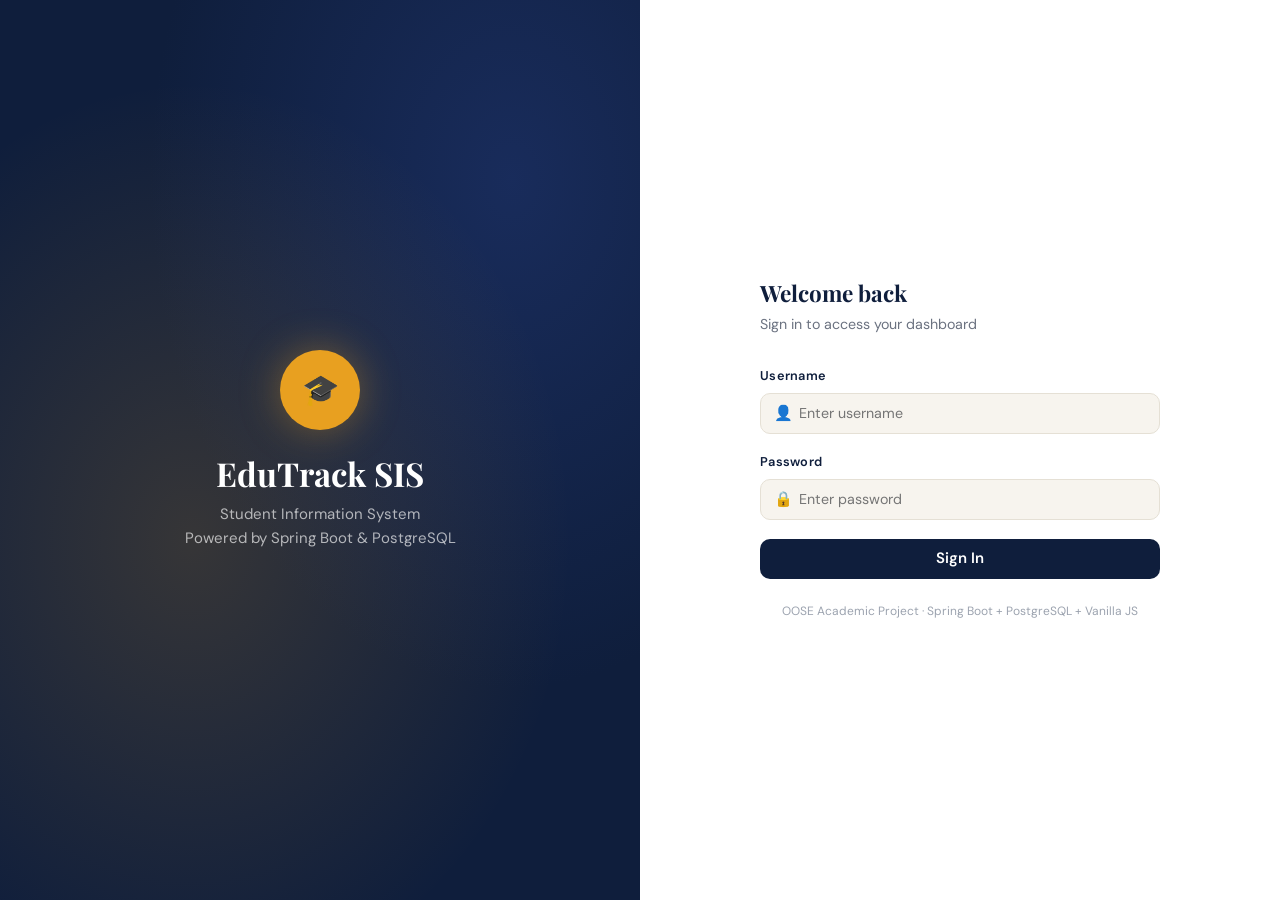
==== sis/frontend/pages/dashboard.html @ b355ad33 "first push" ====
<!DOCTYPE html>
<html lang="en">
<head>
  <meta charset="UTF-8">
  <meta name="viewport" content="width=device-width, initial-scale=1.0">
  <title>Dashboard — SIS</title>
  <link rel="stylesheet" href="../css/style.css">
</head>
<body>
<div class="app-shell">

  <!-- Sidebar (injected) -->
  <div id="sidebar-container"></div>

  <!-- Main -->
  <div class="main-content">
    <header class="topbar">
      <div class="topbar-left">
        <button class="hamburger" id="hamburger"><span></span><span></span><span></span></button>
        <div>
          <div class="topbar-title">Dashboard</div>
          <div class="topbar-breadcrumb">Home › Overview</div>
        </div>
      </div>
      <div class="topbar-right">
        <span id="topbar-date" style="font-size:.82rem;color:var(--text-muted)"></span>
      </div>
    </header>

    <main class="page-content">
      <div class="page-header">
        <div class="page-header-left">
          <h2>Welcome back, <span id="welcome-name">—</span> 👋</h2>
          <p>Here's what's happening in your institution today.</p>
        </div>
      </div>

      <!-- Stat Cards -->
      <div class="stats-grid" id="stats-grid">
        <div class="stat-card">
          <div class="stat-icon navy">🎓</div>
          <div class="stat-value" id="stat-students">—</div>
          <div class="stat-label">Total Students</div>
        </div>
        <div class="stat-card">
          <div class="stat-icon amber">📚</div>
          <div class="stat-value" id="stat-courses">—</div>
          <div class="stat-label">Active Courses</div>
        </div>
        <div class="stat-card">
          <div class="stat-icon green">✅</div>
          <div class="stat-value" id="stat-enrollments">—</div>
          <div class="stat-label">Enrollments</div>
        </div>
        <div class="stat-card">
          <div class="stat-icon red">💰</div>
          <div class="stat-value" id="stat-fees">—</div>
          <div class="stat-label">Fee Pending (₹)</div>
        </div>
      </div>

      <!-- Two-column lower section -->
      <div style="display:grid;grid-template-columns:1fr 1fr;gap:1.5rem;margin-top:.5rem;" id="lower-grid">

        <!-- Year-wise distribution -->
        <div class="card">
          <div class="card-header"><h3>📊 Year-wise Students</h3></div>
          <div class="card-body" id="year-chart">
            <div class="loading-overlay"><div class="spinner"></div></div>
          </div>
        </div>

        <!-- Quick Links -->
        <div class="card">
          <div class="card-header"><h3>⚡ Quick Actions</h3></div>
          <div class="card-body">
            <div style="display:grid;grid-template-columns:1fr 1fr;gap:.75rem;">
              <a href="students.html" class="btn btn-outline" style="justify-content:center;">➕ Add Student</a>
              <a href="courses.html" class="btn btn-outline" style="justify-content:center;">📚 Add Course</a>
              <a href="attendance.html" class="btn btn-outline" style="justify-content:center;">📋 Mark Attendance</a>
              <a href="marks.html" class="btn btn-outline" style="justify-content:center;">📝 Enter Marks</a>
              <a href="fees.html" class="btn btn-outline" style="justify-content:center;">💰 Record Fee</a>
              <a href="timetable.html" class="btn btn-outline" style="justify-content:center;">🕐 Timetable</a>
            </div>
          </div>
        </div>

      </div>
    </main>
  </div>
</div>

<div id="toast-container"></div>
<script src="../js/api.js"></script>
<script>
  // Auth guard
  if (!Auth.isLoggedIn()) window.location.href = '../index.html';

  // Load sidebar
  fetch('_sidebar.html').then(r => r.text()).then(html => {
    document.getElementById('sidebar-container').innerHTML = html;
    initSidebar();
  });

  // Welcome message
  document.getElementById('welcome-name').textContent = Auth.getUser()?.split(' ')[0] || 'User';
  document.getElementById('topbar-date').textContent = new Date().toLocaleDateString('en-IN', { weekday:'long', day:'2-digit', month:'long', year:'numeric' });

  // Load stats
  async function loadStats() {
    try {
      const s = await API.dashboard.stats();
      document.getElementById('stat-students').textContent    = s.totalStudents;
      document.getElementById('stat-courses').textContent     = s.totalCourses;
      document.getElementById('stat-enrollments').textContent = s.totalEnrollments;
      document.getElementById('stat-fees').textContent        = fmtCurrency(s.totalFeePending).replace('₹','').trim();

      // Year-wise bar chart (pure CSS)
      const max = Math.max(s.year1Students, s.year2Students, s.year3Students, s.year4Students, 1);
      const yearEl = document.getElementById('year-chart');
      yearEl.innerHTML = [1,2,3,4].map(yr => {
        const count = s[`year${yr}Students`] || 0;
        const pct = Math.round((count / max) * 100);
        return `
          <div style="margin-bottom:1rem;">
            <div style="display:flex;justify-content:space-between;font-size:.85rem;margin-bottom:.3rem;">
              <span>Year ${yr}</span>
              <strong>${count} students</strong>
            </div>
            <div class="progress">
              <div class="progress-bar" style="width:${pct}%"></div>
            </div>
          </div>`;
      }).join('');
    } catch (err) {
      toast('Could not load dashboard stats: ' + err.message, 'error');
    }
  }

  loadStats();

  // Responsive lower grid
  if (window.innerWidth < 700) {
    document.getElementById('lower-grid').style.gridTemplateColumns = '1fr';
  }
</script>
</body>
</html>
---- sis/frontend/css/style.css ----
/* ═══════════════════════════════════════════════════════════════════
   SIS — Student Information System  |  Main Stylesheet
   Aesthetic: Academic-Refined · Deep Navy + Amber + Ivory
   Fonts: Playfair Display (headings) + DM Sans (body)
═══════════════════════════════════════════════════════════════════ */

@import url('https://fonts.googleapis.com/css2?family=Playfair+Display:wght@600;700&family=DM+Sans:wght@300;400;500;600&display=swap');

/* ── Design Tokens ─────────────────────────────────────────────── */
:root {
  --navy:       #0f1e3c;
  --navy-mid:   #162850;
  --navy-light: #1f3570;
  --amber:      #e8a020;
  --amber-dim:  #c68818;
  --ivory:      #f7f4ee;
  --ivory-dark: #ede9e0;
  --white:      #ffffff;
  --text-main:  #1a1a2e;
  --text-muted: #6b7280;
  --text-light: #9ca3af;
  --success:    #16a34a;
  --success-bg: #dcfce7;
  --danger:     #dc2626;
  --danger-bg:  #fee2e2;
  --warning:    #d97706;
  --warning-bg: #fef3c7;
  --info:       #0284c7;
  --info-bg:    #e0f2fe;
  --border:     #e5e0d5;
  --shadow-sm:  0 1px 3px rgba(15,30,60,.08);
  --shadow-md:  0 4px 16px rgba(15,30,60,.12);
  --shadow-lg:  0 8px 32px rgba(15,30,60,.16);
  --radius:     10px;
  --radius-lg:  16px;
  --sidebar-w:  260px;
  --transition: 0.22s ease;
}

/* ── Reset & Base ───────────────────────────────────────────────── */
*, *::before, *::after { box-sizing: border-box; margin: 0; padding: 0; }

html { font-size: 15px; scroll-behavior: smooth; }

body {
  font-family: 'DM Sans', sans-serif;
  background: var(--ivory);
  color: var(--text-main);
  line-height: 1.6;
  min-height: 100vh;
}

a { color: var(--navy-light); text-decoration: none; }
a:hover { color: var(--amber); }

img { max-width: 100%; }

/* ── Typography ─────────────────────────────────────────────────── */
h1, h2, h3, h4 {
  font-family: 'Playfair Display', serif;
  color: var(--navy);
  line-height: 1.25;
}
h1 { font-size: 2rem; }
h2 { font-size: 1.5rem; }
h3 { font-size: 1.2rem; }
h4 { font-size: 1rem; }

/* ═══════════════════════════════════════════════════════════════════
   LOGIN PAGE
═══════════════════════════════════════════════════════════════════ */
.login-page {
  min-height: 100vh;
  display: grid;
  grid-template-columns: 1fr 1fr;
}

.login-brand {
  background: var(--navy);
  display: flex;
  flex-direction: column;
  align-items: center;
  justify-content: center;
  padding: 3rem;
  position: relative;
  overflow: hidden;
}
.login-brand::before {
  content: '';
  position: absolute; inset: 0;
  background: radial-gradient(ellipse at 30% 60%, rgba(232,160,32,.18) 0%, transparent 60%),
              radial-gradient(ellipse at 80% 20%, rgba(31,53,112,.6) 0%, transparent 50%);
}
.login-brand-inner { position: relative; text-align: center; color: var(--white); }
.login-brand-logo {
  width: 80px; height: 80px;
  border-radius: 50%;
  background: var(--amber);
  display: flex; align-items: center; justify-content: center;
  font-size: 2rem; margin: 0 auto 1.5rem;
  box-shadow: 0 0 40px rgba(232,160,32,.4);
}
.login-brand h1 { color: var(--white); font-size: 2.2rem; margin-bottom: .5rem; }
.login-brand p  { color: rgba(255,255,255,.65); font-size: 1rem; }
.login-brand-badges {
  display: flex; gap: .75rem; justify-content: center; margin-top: 2rem; flex-wrap: wrap;
}
.badge-pill {
  padding: .3rem .9rem;
  border-radius: 999px;
  border: 1px solid rgba(255,255,255,.2);
  color: rgba(255,255,255,.8);
  font-size: .8rem;
}

.login-form-side {
  display: flex; align-items: center; justify-content: center;
  padding: 3rem; background: var(--white);
}
.login-card { width: 100%; max-width: 400px; }
.login-card h2 { margin-bottom: .4rem; }
.login-card .subtitle { color: var(--text-muted); margin-bottom: 2rem; font-size: .95rem; }

/* ── Form Controls ──────────────────────────────────────────────── */
.form-group { margin-bottom: 1.25rem; }
.form-group label {
  display: block; margin-bottom: .4rem;
  font-size: .85rem; font-weight: 600;
  color: var(--navy); letter-spacing: .02em;
}
.form-control {
  width: 100%; padding: .7rem 1rem;
  border: 1.5px solid var(--border);
  border-radius: var(--radius);
  font-family: inherit; font-size: .95rem;
  background: var(--ivory); color: var(--text-main);
  transition: border-color var(--transition), box-shadow var(--transition);
  outline: none;
}
.form-control:focus {
  border-color: var(--navy-light);
  box-shadow: 0 0 0 3px rgba(31,53,112,.12);
  background: var(--white);
}
.form-control.error { border-color: var(--danger); }
.form-select { appearance: none; background-image: url("data:image/svg+xml,%3Csvg xmlns='http://www.w3.org/2000/svg' width='12' height='12' viewBox='0 0 12 12'%3E%3Cpath fill='%236b7280' d='M6 8L1 3h10z'/%3E%3C/svg%3E"); background-repeat: no-repeat; background-position: right .8rem center; padding-right: 2.2rem; }

.input-with-icon { position: relative; }
.input-with-icon .icon { position: absolute; left: .9rem; top: 50%; transform: translateY(-50%); color: var(--text-light); font-size: 1rem; }
.input-with-icon .form-control { padding-left: 2.5rem; }

/* ── Buttons ────────────────────────────────────────────────────── */
.btn {
  display: inline-flex; align-items: center; gap: .45rem;
  padding: .65rem 1.4rem; border-radius: var(--radius);
  font-family: inherit; font-size: .9rem; font-weight: 600;
  cursor: pointer; border: none; transition: all var(--transition);
  line-height: 1;
}
.btn-primary   { background: var(--navy); color: var(--white); }
.btn-primary:hover { background: var(--navy-light); transform: translateY(-1px); box-shadow: var(--shadow-md); }
.btn-amber     { background: var(--amber); color: var(--navy); }
.btn-amber:hover { background: var(--amber-dim); transform: translateY(-1px); }
.btn-success   { background: var(--success); color: var(--white); }
.btn-danger    { background: var(--danger); color: var(--white); }
.btn-outline   { background: transparent; border: 1.5px solid var(--border); color: var(--text-main); }
.btn-outline:hover { border-color: var(--navy); color: var(--navy); }
.btn-sm        { padding: .4rem .9rem; font-size: .82rem; }
.btn-lg        { padding: .85rem 2rem; font-size: 1rem; }
.btn-block     { width: 100%; justify-content: center; }
.btn:disabled  { opacity: .5; cursor: not-allowed; transform: none !important; }

/* ── Quick-role buttons on login ────────────────────────────────── */
.role-buttons { display: flex; gap: .5rem; margin-bottom: 1.5rem; }
.role-btn {
  flex: 1; padding: .5rem; border-radius: var(--radius);
  border: 1.5px solid var(--border); background: var(--ivory);
  font-family: inherit; font-size: .8rem; font-weight: 600;
  cursor: pointer; color: var(--text-muted); transition: all var(--transition);
  text-align: center;
}
.role-btn:hover, .role-btn.active {
  border-color: var(--navy); background: var(--navy); color: var(--white);
}

/* ═══════════════════════════════════════════════════════════════════
   APP SHELL (Sidebar + Main)
═══════════════════════════════════════════════════════════════════ */
.app-shell {
  display: flex; min-height: 100vh;
}

/* ── Sidebar ────────────────────────────────────────────────────── */
.sidebar {
  width: var(--sidebar-w); min-height: 100vh;
  background: var(--navy);
  display: flex; flex-direction: column;
  position: fixed; top: 0; left: 0; z-index: 200;
  transition: transform var(--transition);
}
.sidebar-header {
  padding: 1.5rem 1.25rem 1rem;
  border-bottom: 1px solid rgba(255,255,255,.08);
  display: flex; align-items: center; gap: .75rem;
}
.sidebar-logo {
  width: 38px; height: 38px; border-radius: 10px;
  background: var(--amber); display: flex; align-items: center;
  justify-content: center; font-size: 1.1rem; color: var(--navy);
  font-weight: 700; flex-shrink: 0;
}
.sidebar-title { color: var(--white); font-size: 1rem; font-weight: 700; line-height: 1.2; }
.sidebar-title span { display: block; font-size: .7rem; color: rgba(255,255,255,.45); font-weight: 400; }

.sidebar-user {
  margin: 1rem; padding: .85rem 1rem;
  background: rgba(255,255,255,.06); border-radius: var(--radius);
  display: flex; align-items: center; gap: .75rem;
}
.user-avatar {
  width: 36px; height: 36px; border-radius: 50%;
  background: var(--amber); color: var(--navy);
  display: flex; align-items: center; justify-content: center;
  font-weight: 700; font-size: .95rem; flex-shrink: 0;
}
.user-info { flex: 1; min-width: 0; }
.user-name { color: var(--white); font-size: .88rem; font-weight: 600; white-space: nowrap; overflow: hidden; text-overflow: ellipsis; }
.user-role { color: rgba(255,255,255,.45); font-size: .72rem; text-transform: uppercase; letter-spacing: .06em; }

.sidebar-nav { flex: 1; padding: .5rem 0; overflow-y: auto; }
.nav-section-label {
  padding: .75rem 1.25rem .25rem;
  color: rgba(255,255,255,.3); font-size: .68rem;
  text-transform: uppercase; letter-spacing: .1em; font-weight: 600;
}
.nav-item {
  display: flex; align-items: center; gap: .75rem;
  padding: .65rem 1.25rem; margin: .1rem .75rem;
  border-radius: var(--radius); cursor: pointer;
  color: rgba(255,255,255,.6); font-size: .9rem; font-weight: 500;
  transition: all var(--transition); user-select: none;
}
.nav-item:hover { background: rgba(255,255,255,.08); color: var(--white); }
.nav-item.active { background: var(--amber); color: var(--navy); font-weight: 600; }
.nav-item.active .nav-icon { color: var(--navy); }
.nav-icon { font-size: 1.1rem; width: 22px; text-align: center; }

.sidebar-footer {
  padding: 1rem; border-top: 1px solid rgba(255,255,255,.08);
}
.sidebar-footer .nav-item { margin: 0; }

/* ── Main Content Area ──────────────────────────────────────────── */
.main-content {
  margin-left: var(--sidebar-w); flex: 1;
  display: flex; flex-direction: column; min-height: 100vh;
}

.topbar {
  background: var(--white); border-bottom: 1px solid var(--border);
  padding: 1rem 2rem; display: flex; align-items: center;
  justify-content: space-between; position: sticky; top: 0; z-index: 100;
  box-shadow: var(--shadow-sm);
}
.topbar-left { display: flex; align-items: center; gap: 1rem; }
.topbar-title { font-size: 1.1rem; font-weight: 700; color: var(--navy); }
.topbar-breadcrumb { font-size: .82rem; color: var(--text-muted); display: flex; align-items: center; gap: .35rem; }

.topbar-right { display: flex; align-items: center; gap: 1rem; }
.topbar-search {
  position: relative;
}
.topbar-search input {
  padding: .5rem 1rem .5rem 2.4rem;
  border: 1.5px solid var(--border);
  border-radius: 999px; font-family: inherit; font-size: .88rem;
  background: var(--ivory); outline: none; width: 220px;
  transition: all var(--transition);
}
.topbar-search input:focus { border-color: var(--navy-light); width: 280px; background: var(--white); }
.topbar-search .search-icon { position: absolute; left: .85rem; top: 50%; transform: translateY(-50%); color: var(--text-light); }

.page-content { flex: 1; padding: 2rem; }

/* ── Page Header ────────────────────────────────────────────────── */
.page-header {
  display: flex; align-items: center; justify-content: space-between;
  margin-bottom: 1.75rem; flex-wrap: wrap; gap: 1rem;
}
.page-header-left h2 { margin-bottom: .2rem; }
.page-header-left p { color: var(--text-muted); font-size: .9rem; }

/* ═══════════════════════════════════════════════════════════════════
   CARDS & STAT CARDS
═══════════════════════════════════════════════════════════════════ */
.card {
  background: var(--white); border-radius: var(--radius-lg);
  border: 1px solid var(--border); box-shadow: var(--shadow-sm);
  overflow: hidden;
}
.card-header {
  padding: 1.25rem 1.5rem; border-bottom: 1px solid var(--border);
  display: flex; align-items: center; justify-content: space-between;
}
.card-header h3 { font-size: 1.05rem; margin: 0; }
.card-body { padding: 1.5rem; }

.stats-grid {
  display: grid;
  grid-template-columns: repeat(auto-fill, minmax(200px, 1fr));
  gap: 1.25rem; margin-bottom: 2rem;
}
.stat-card {
  background: var(--white); border-radius: var(--radius-lg);
  border: 1px solid var(--border); padding: 1.4rem 1.5rem;
  box-shadow: var(--shadow-sm); position: relative; overflow: hidden;
  transition: transform var(--transition), box-shadow var(--transition);
}
.stat-card:hover { transform: translateY(-2px); box-shadow: var(--shadow-md); }
.stat-card::after {
  content: ''; position: absolute; right: -15px; top: -15px;
  width: 70px; height: 70px; border-radius: 50%;
  background: currentColor; opacity: .05;
}
.stat-icon {
  width: 44px; height: 44px; border-radius: 12px;
  display: flex; align-items: center; justify-content: center;
  font-size: 1.25rem; margin-bottom: 1rem;
}
.stat-icon.navy   { background: rgba(15,30,60,.1);  color: var(--navy); }
.stat-icon.amber  { background: rgba(232,160,32,.15); color: var(--amber-dim); }
.stat-icon.green  { background: var(--success-bg);  color: var(--success); }
.stat-icon.red    { background: var(--danger-bg);   color: var(--danger); }
.stat-icon.blue   { background: var(--info-bg);     color: var(--info); }

.stat-value { font-size: 2rem; font-weight: 700; color: var(--navy); line-height: 1; margin-bottom: .25rem; }
.stat-label { font-size: .82rem; color: var(--text-muted); font-weight: 500; }
.stat-change { font-size: .78rem; margin-top: .4rem; }
.stat-change.up   { color: var(--success); }
.stat-change.down { color: var(--danger); }

/* ═══════════════════════════════════════════════════════════════════
   TABLE
═══════════════════════════════════════════════════════════════════ */
.table-wrapper { overflow-x: auto; border-radius: var(--radius-lg); }

table { width: 100%; border-collapse: collapse; }
thead { background: var(--navy); }
thead th {
  padding: .85rem 1.1rem; text-align: left;
  font-size: .78rem; font-weight: 600;
  color: rgba(255,255,255,.75); text-transform: uppercase; letter-spacing: .06em;
  white-space: nowrap;
}
tbody tr { border-bottom: 1px solid var(--border); transition: background var(--transition); }
tbody tr:last-child { border-bottom: none; }
tbody tr:hover { background: var(--ivory); }
tbody td { padding: .9rem 1.1rem; font-size: .9rem; vertical-align: middle; }

.table-actions { display: flex; gap: .4rem; }

/* ── Badges ─────────────────────────────────────────────────────── */
.badge {
  display: inline-block; padding: .22rem .7rem;
  border-radius: 999px; font-size: .75rem; font-weight: 600;
  letter-spacing: .02em; white-space: nowrap;
}
.badge-success  { background: var(--success-bg); color: #15803d; }
.badge-danger   { background: var(--danger-bg);  color: #b91c1c; }
.badge-warning  { background: var(--warning-bg); color: #92400e; }
.badge-info     { background: var(--info-bg);    color: #0369a1; }
.badge-navy     { background: rgba(15,30,60,.1); color: var(--navy); }
.badge-amber    { background: rgba(232,160,32,.15); color: var(--amber-dim); }

/* ── Avatar cell ────────────────────────────────────────────────── */
.avatar-cell { display: flex; align-items: center; gap: .75rem; }
.table-avatar {
  width: 34px; height: 34px; border-radius: 50%;
  background: var(--navy-mid); color: var(--amber);
  display: flex; align-items: center; justify-content: center;
  font-weight: 700; font-size: .8rem; flex-shrink: 0;
}

/* ═══════════════════════════════════════════════════════════════════
   MODAL
═══════════════════════════════════════════════════════════════════ */
.modal-overlay {
  position: fixed; inset: 0; background: rgba(10,15,30,.55);
  backdrop-filter: blur(4px); z-index: 1000;
  display: flex; align-items: center; justify-content: center;
  padding: 1rem;
  opacity: 0; pointer-events: none; transition: opacity .2s;
}
.modal-overlay.open { opacity: 1; pointer-events: all; }
.modal {
  background: var(--white); border-radius: var(--radius-lg);
  width: 100%; max-width: 560px; max-height: 90vh;
  overflow-y: auto; box-shadow: var(--shadow-lg);
  transform: translateY(20px); transition: transform .25s ease;
}
.modal-overlay.open .modal { transform: translateY(0); }
.modal-header {
  padding: 1.4rem 1.5rem; border-bottom: 1px solid var(--border);
  display: flex; align-items: center; justify-content: space-between;
  position: sticky; top: 0; background: var(--white); z-index: 1;
}
.modal-header h3 { font-size: 1.1rem; margin: 0; }
.modal-close {
  width: 30px; height: 30px; border-radius: 8px; border: none;
  background: var(--ivory); cursor: pointer; font-size: 1.1rem;
  display: flex; align-items: center; justify-content: center;
  color: var(--text-muted); transition: all var(--transition);
}
.modal-close:hover { background: var(--danger-bg); color: var(--danger); }
.modal-body    { padding: 1.5rem; }
.modal-footer  { padding: 1rem 1.5rem; border-top: 1px solid var(--border); display: flex; justify-content: flex-end; gap: .75rem; }

/* ─ Two-column form grid ─────────────────────────────────────────── */
.form-grid-2 { display: grid; grid-template-columns: 1fr 1fr; gap: .75rem 1rem; }
.form-grid-2 .span-2 { grid-column: 1 / -1; }

/* ═══════════════════════════════════════════════════════════════════
   SEARCH & FILTER BAR
═══════════════════════════════════════════════════════════════════ */
.filter-bar {
  display: flex; gap: .75rem; margin-bottom: 1.25rem; flex-wrap: wrap; align-items: center;
}
.filter-bar .form-control { max-width: 260px; padding: .55rem .9rem; }
.filter-bar .form-select  { max-width: 180px; }

/* ═══════════════════════════════════════════════════════════════════
   PROGRESS BARS
═══════════════════════════════════════════════════════════════════ */
.progress { background: var(--ivory-dark); border-radius: 999px; height: 8px; overflow: hidden; }
.progress-bar {
  height: 100%; border-radius: 999px;
  background: linear-gradient(90deg, var(--navy-light), var(--amber));
  transition: width .6s ease;
}
.progress-bar.danger  { background: var(--danger); }
.progress-bar.success { background: var(--success); }

/* ═══════════════════════════════════════════════════════════════════
   TOAST NOTIFICATIONS
═══════════════════════════════════════════════════════════════════ */
#toast-container {
  position: fixed; top: 1.25rem; right: 1.25rem; z-index: 9999;
  display: flex; flex-direction: column; gap: .6rem;
}
.toast {
  min-width: 280px; max-width: 380px;
  padding: .85rem 1.25rem; border-radius: var(--radius);
  background: var(--white); border-left: 4px solid var(--navy);
  box-shadow: var(--shadow-lg); font-size: .88rem;
  display: flex; align-items: center; gap: .75rem;
  animation: slideIn .3s ease;
}
.toast.success { border-color: var(--success); }
.toast.error   { border-color: var(--danger); }
.toast.warning { border-color: var(--warning); }
@keyframes slideIn {
  from { transform: translateX(100%); opacity: 0; }
  to   { transform: translateX(0);    opacity: 1; }
}

/* ═══════════════════════════════════════════════════════════════════
   EMPTY STATE
═══════════════════════════════════════════════════════════════════ */
.empty-state {
  text-align: center; padding: 4rem 2rem;
  color: var(--text-muted);
}
.empty-state .empty-icon { font-size: 3rem; margin-bottom: 1rem; opacity: .4; }
.empty-state h3 { color: var(--text-muted); font-family: 'DM Sans', sans-serif; font-weight: 600; }
.empty-state p  { font-size: .9rem; margin-top: .5rem; }

/* ═══════════════════════════════════════════════════════════════════
   REPORT CARD
═══════════════════════════════════════════════════════════════════ */
.report-card-header {
  background: var(--navy); color: var(--white);
  padding: 2rem; border-radius: var(--radius-lg) var(--radius-lg) 0 0;
  display: flex; align-items: center; gap: 1.5rem;
}
.report-avatar {
  width: 64px; height: 64px; border-radius: 50%;
  background: var(--amber); color: var(--navy);
  display: flex; align-items: center; justify-content: center;
  font-size: 1.6rem; font-weight: 700;
}
.report-info h2 { color: var(--white); font-size: 1.4rem; margin-bottom: .2rem; }
.report-info p  { color: rgba(255,255,255,.6); font-size: .9rem; }
.cgpa-badge {
  margin-left: auto;
  background: var(--amber); color: var(--navy);
  border-radius: var(--radius); padding: 1rem 1.5rem;
  text-align: center;
}
.cgpa-value { font-size: 2.2rem; font-weight: 700; line-height: 1; font-family: 'Playfair Display', serif; }
.cgpa-label { font-size: .72rem; text-transform: uppercase; letter-spacing: .08em; font-weight: 600; }

/* ═══════════════════════════════════════════════════════════════════
   TABS
═══════════════════════════════════════════════════════════════════ */
.tabs { display: flex; gap: 0; border-bottom: 2px solid var(--border); margin-bottom: 1.5rem; overflow-x: auto; }
.tab-btn {
  padding: .65rem 1.3rem; border: none; background: none;
  font-family: inherit; font-size: .9rem; font-weight: 500;
  color: var(--text-muted); cursor: pointer; border-bottom: 2px solid transparent;
  margin-bottom: -2px; transition: all var(--transition); white-space: nowrap;
}
.tab-btn:hover { color: var(--navy); }
.tab-btn.active { color: var(--navy); border-bottom-color: var(--amber); font-weight: 700; }
.tab-pane { display: none; }
.tab-pane.active { display: block; }

/* ═══════════════════════════════════════════════════════════════════
   ATTENDANCE GRID
═══════════════════════════════════════════════════════════════════ */
.attendance-grid {
  display: grid; grid-template-columns: repeat(auto-fill, minmax(80px, 1fr)); gap: .5rem;
}
.att-cell {
  border-radius: 8px; padding: .5rem .3rem; text-align: center;
  font-size: .75rem; font-weight: 600; border: 1.5px solid var(--border);
}
.att-cell .att-date { font-size: .65rem; color: var(--text-muted); display: block; margin-bottom: .2rem; }
.att-cell.present { background: var(--success-bg); border-color: #86efac; color: #15803d; }
.att-cell.absent  { background: var(--danger-bg);  border-color: #fca5a5; color: #b91c1c; }
.att-cell.late    { background: var(--warning-bg); border-color: #fde68a; color: #92400e; }

/* ═══════════════════════════════════════════════════════════════════
   TIMETABLE GRID
═══════════════════════════════════════════════════════════════════ */
.timetable-grid {
  display: grid;
  grid-template-columns: 80px repeat(6, 1fr);
  gap: 2px; border-radius: var(--radius); overflow: hidden;
  background: var(--border);
}
.tt-header {
  background: var(--navy); color: rgba(255,255,255,.7);
  padding: .6rem .4rem; text-align: center;
  font-size: .75rem; font-weight: 600; text-transform: uppercase;
}
.tt-time {
  background: var(--ivory-dark); padding: .6rem .5rem;
  font-size: .72rem; color: var(--text-muted); text-align: right;
}
.tt-cell {
  background: var(--white); padding: .4rem; min-height: 60px;
  position: relative; transition: background var(--transition);
}
.tt-cell:hover { background: var(--ivory); }
.tt-event {
  background: var(--navy); color: var(--white);
  border-radius: 6px; padding: .35rem .5rem;
  font-size: .72rem; font-weight: 600;
  border-left: 3px solid var(--amber);
}
.tt-event span { display: block; font-weight: 400; opacity: .7; font-size: .67rem; }

/* ═══════════════════════════════════════════════════════════════════
   LOADING SPINNER
═══════════════════════════════════════════════════════════════════ */
.spinner {
  width: 36px; height: 36px; border-radius: 50%;
  border: 3px solid var(--border);
  border-top-color: var(--navy);
  animation: spin .7s linear infinite; margin: auto;
}
.loading-overlay {
  display: flex; align-items: center; justify-content: center;
  padding: 3rem; flex-direction: column; gap: 1rem; color: var(--text-muted);
}
@keyframes spin { to { transform: rotate(360deg); } }

/* ═══════════════════════════════════════════════════════════════════
   RESPONSIVE
═══════════════════════════════════════════════════════════════════ */
.hamburger {
  display: none; width: 36px; height: 36px; border-radius: 8px;
  border: 1.5px solid var(--border); background: none; cursor: pointer;
  align-items: center; justify-content: center; flex-direction: column; gap: 4px;
}
.hamburger span { display: block; width: 18px; height: 2px; background: var(--navy); border-radius: 2px; }

@media (max-width: 900px) {
  .login-page { grid-template-columns: 1fr; }
  .login-brand { display: none; }
  .hamburger { display: flex; }
  .sidebar { transform: translateX(-100%); }
  .sidebar.open { transform: translateX(0); box-shadow: var(--shadow-lg); }
  .main-content { margin-left: 0; }
  .form-grid-2 { grid-template-columns: 1fr; }
  .page-content { padding: 1rem; }
}

@media (max-width: 600px) {
  .stats-grid { grid-template-columns: 1fr 1fr; }
  .filter-bar { flex-direction: column; align-items: stretch; }
  .filter-bar .form-control,
  .filter-bar .form-select { max-width: 100%; }
  .topbar-search { display: none; }
}
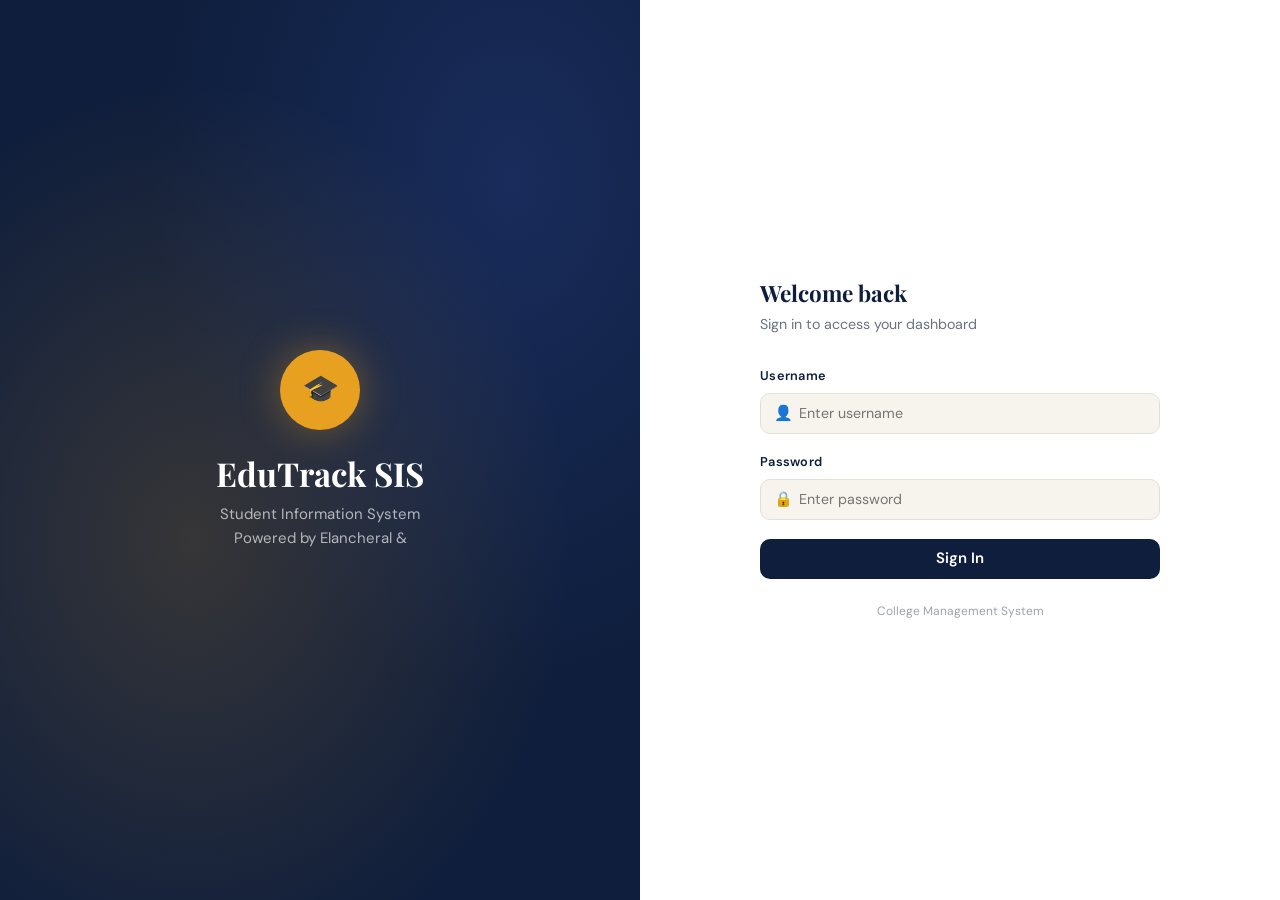
==== commit 4e333a8b: "updated dashboards for each type of user" ====
--- a/sis/frontend/pages/dashboard.html
+++ b/sis/frontend/pages/dashboard.html
@@ -3,7 +3,8 @@
 <head>
   <meta charset="UTF-8">
   <meta name="viewport" content="width=device-width, initial-scale=1.0">
-  <title>Dashboard — SIS</title>
+  <title>Dashboard — SIS EduTrack</title>
+  <meta name="description" content="EduTrack SIS role-specific dashboard for Students, Faculty, and Administrators.">
   <link rel="stylesheet" href="../css/style.css">
 </head>
 <body>
@@ -28,64 +29,232 @@
     </header>
 
     <main class="page-content">
-      <div class="page-header">
-        <div class="page-header-left">
-          <h2>Welcome back, <span id="welcome-name">—</span> 👋</h2>
-          <p>Here's what's happening in your institution today.</p>
+
+      <!-- ═══════════════════════════════════════════════
+           STUDENT DASHBOARD
+      ═══════════════════════════════════════════════ -->
+      <div id="student-dashboard" style="display:none">
+        <div class="page-header">
+          <div class="page-header-left">
+            <h2>Welcome back, <span id="s-welcome-name">—</span> 👋
+              <span class="dashboard-role-badge student">Student</span>
+            </h2>
+            <p>Your academic snapshot at a glance.</p>
+          </div>
+          <a href="marks.html" class="btn btn-primary">📄 Full Report Card</a>
+        </div>
+
+        <!-- Top row: CGPA ring + Fee card -->
+        <div class="student-top-grid">
+
+          <!-- CGPA Ring Card -->
+          <div class="card cgpa-card">
+            <div class="card-header"><h3>🎯 CGPA Progress</h3></div>
+            <div class="card-body cgpa-body">
+              <div class="cgpa-ring-wrap">
+                <svg class="cgpa-ring" viewBox="0 0 120 120">
+                  <circle class="cgpa-ring-bg" cx="60" cy="60" r="50"/>
+                  <circle class="cgpa-ring-fill" id="cgpa-ring-fill" cx="60" cy="60" r="50"
+                    stroke-dasharray="314" stroke-dashoffset="314"/>
+                </svg>
+                <div class="cgpa-center">
+                  <div class="cgpa-value" id="s-cgpa">—</div>
+                  <div class="cgpa-label">CGPA</div>
+                </div>
+              </div>
+              <div class="cgpa-meta">
+                <div class="cgpa-meta-item">
+                  <span class="cgpa-meta-label">Total Credits</span>
+                  <span class="cgpa-meta-val" id="s-credits">—</span>
+                </div>
+                <div class="cgpa-meta-item">
+                  <span class="cgpa-meta-label">Courses</span>
+                  <span class="cgpa-meta-val" id="s-course-count">—</span>
+                </div>
+                <div class="cgpa-meta-item">
+                  <span class="cgpa-meta-label">Department</span>
+                  <span class="cgpa-meta-val" id="s-dept" style="font-size:.75rem">—</span>
+                </div>
+              </div>
+            </div>
+          </div>
+
+          <!-- Fee Summary Card -->
+          <div class="card fee-summary-card">
+            <div class="card-header"><h3>💰 Fee Summary</h3></div>
+            <div class="card-body" id="s-fee-body">
+              <div class="loading-overlay"><div class="spinner"></div></div>
+            </div>
+          </div>
+
+          <!-- Quick Links -->
+          <div class="card">
+            <div class="card-header"><h3>⚡ Quick Links</h3></div>
+            <div class="card-body student-quick-links">
+              <a href="marks.html"      class="student-quick-btn">📝<span>My Marks</span></a>
+              <a href="attendance.html" class="student-quick-btn">📋<span>Attendance</span></a>
+              <a href="fees.html"       class="student-quick-btn">💰<span>Fee Details</span></a>
+              <a href="timetable.html"  class="student-quick-btn">🕐<span>Timetable</span></a>
+            </div>
+          </div>
+        </div>
+
+        <!-- Attendance per course -->
+        <div class="card" style="margin-top:1.5rem">
+          <div class="card-header">
+            <h3>📋 Course Attendance</h3>
+            <span style="font-size:.82rem;color:var(--text-muted)">All enrolled courses</span>
+          </div>
+          <div class="card-body" id="s-attendance-grid">
+            <div class="loading-overlay"><div class="spinner"></div></div>
+          </div>
+        </div>
+
+        <!-- Subject-wise marks -->
+        <div class="card" style="margin-top:1.5rem">
+          <div class="card-header">
+            <h3>📊 Subject-wise Performance</h3>
+            <a href="marks.html" class="btn btn-outline btn-sm">View All</a>
+          </div>
+          <div class="table-wrapper" id="s-subjects-table">
+            <div class="loading-overlay"><div class="spinner"></div></div>
+          </div>
         </div>
       </div>
 
-      <!-- Stat Cards -->
-      <div class="stats-grid" id="stats-grid">
-        <div class="stat-card">
-          <div class="stat-icon navy">🎓</div>
-          <div class="stat-value" id="stat-students">—</div>
-          <div class="stat-label">Total Students</div>
-        </div>
-        <div class="stat-card">
-          <div class="stat-icon amber">📚</div>
-          <div class="stat-value" id="stat-courses">—</div>
-          <div class="stat-label">Active Courses</div>
-        </div>
-        <div class="stat-card">
-          <div class="stat-icon green">✅</div>
-          <div class="stat-value" id="stat-enrollments">—</div>
-          <div class="stat-label">Enrollments</div>
-        </div>
-        <div class="stat-card">
-          <div class="stat-icon red">💰</div>
-          <div class="stat-value" id="stat-fees">—</div>
-          <div class="stat-label">Fee Pending (₹)</div>
-        </div>
-      </div>
-
-      <!-- Two-column lower section -->
-      <div style="display:grid;grid-template-columns:1fr 1fr;gap:1.5rem;margin-top:.5rem;" id="lower-grid">
-
-        <!-- Year-wise distribution -->
-        <div class="card">
-          <div class="card-header"><h3>📊 Year-wise Students</h3></div>
-          <div class="card-body" id="year-chart">
+      <!-- ═══════════════════════════════════════════════
+           FACULTY DASHBOARD
+      ═══════════════════════════════════════════════ -->
+      <div id="faculty-dashboard" style="display:none">
+        <div class="page-header">
+          <div class="page-header-left">
+            <h2>Welcome back, <span id="f-welcome-name">—</span> 👋
+              <span class="dashboard-role-badge faculty">Faculty</span>
+            </h2>
+            <p>Your teaching overview and quick-entry portal.</p>
+          </div>
+        </div>
+
+        <!-- Faculty stat row -->
+        <div class="stats-grid" id="f-stats-grid">
+          <div class="stat-card">
+            <div class="stat-icon amber">📚</div>
+            <div class="stat-value" id="f-stat-courses">—</div>
+            <div class="stat-label">Assigned Courses</div>
+          </div>
+          <div class="stat-card">
+            <div class="stat-icon navy">🎓</div>
+            <div class="stat-value" id="f-stat-students">—</div>
+            <div class="stat-label">Total Students</div>
+          </div>
+          <div class="stat-card">
+            <div class="stat-icon green">✅</div>
+            <div class="stat-value" id="f-stat-today">—</div>
+            <div class="stat-label">Today's Classes</div>
+          </div>
+        </div>
+
+        <!-- Assigned courses list -->
+        <div class="card" style="margin-top:1.5rem">
+          <div class="card-header">
+            <h3>📚 My Courses</h3>
+            <span style="font-size:.82rem;color:var(--text-muted)">Courses you are assigned to</span>
+          </div>
+          <div class="card-body" id="f-courses-grid">
             <div class="loading-overlay"><div class="spinner"></div></div>
           </div>
         </div>
 
-        <!-- Quick Links -->
-        <div class="card">
+        <!-- Quick actions -->
+        <div class="card" style="margin-top:1.5rem">
           <div class="card-header"><h3>⚡ Quick Actions</h3></div>
           <div class="card-body">
-            <div style="display:grid;grid-template-columns:1fr 1fr;gap:.75rem;">
-              <a href="students.html" class="btn btn-outline" style="justify-content:center;">➕ Add Student</a>
-              <a href="courses.html" class="btn btn-outline" style="justify-content:center;">📚 Add Course</a>
-              <a href="attendance.html" class="btn btn-outline" style="justify-content:center;">📋 Mark Attendance</a>
-              <a href="marks.html" class="btn btn-outline" style="justify-content:center;">📝 Enter Marks</a>
-              <a href="fees.html" class="btn btn-outline" style="justify-content:center;">💰 Record Fee</a>
-              <a href="timetable.html" class="btn btn-outline" style="justify-content:center;">🕐 Timetable</a>
+            <div style="display:grid;grid-template-columns:repeat(auto-fill,minmax(180px,1fr));gap:.75rem">
+              <a href="attendance.html" class="btn btn-primary" style="justify-content:center">📋 Mark Attendance</a>
+              <a href="marks.html"      class="btn btn-amber"   style="justify-content:center">📝 Enter Marks</a>
+              <a href="students.html"   class="btn btn-outline" style="justify-content:center">🎓 View Students</a>
+              <a href="timetable.html"  class="btn btn-outline" style="justify-content:center">🕐 Timetable</a>
             </div>
           </div>
         </div>
-
       </div>
+
+      <!-- ═══════════════════════════════════════════════
+           ADMIN DASHBOARD
+      ═══════════════════════════════════════════════ -->
+      <div id="admin-dashboard" style="display:none">
+        <div class="page-header">
+          <div class="page-header-left">
+            <h2>Welcome back, <span id="a-welcome-name">—</span> 👋
+              <span class="dashboard-role-badge admin">Admin</span>
+            </h2>
+            <p>Institution-wide overview and management controls.</p>
+          </div>
+        </div>
+
+        <!-- Stat cards -->
+        <div class="stats-grid" id="a-stats-grid">
+          <div class="stat-card">
+            <div class="stat-icon navy">🎓</div>
+            <div class="stat-value" id="a-stat-students">—</div>
+            <div class="stat-label">Total Students</div>
+          </div>
+          <div class="stat-card">
+            <div class="stat-icon amber">📚</div>
+            <div class="stat-value" id="a-stat-courses">—</div>
+            <div class="stat-label">Active Courses</div>
+          </div>
+          <div class="stat-card">
+            <div class="stat-icon green">✅</div>
+            <div class="stat-value" id="a-stat-enrollments">—</div>
+            <div class="stat-label">Enrollments</div>
+          </div>
+          <div class="stat-card">
+            <div class="stat-icon red">💰</div>
+            <div class="stat-value" id="a-stat-fees">—</div>
+            <div class="stat-label">Fee Pending (₹)</div>
+          </div>
+        </div>
+
+        <!-- Two-column lower section -->
+        <div class="admin-lower-grid" id="admin-lower-grid" style="margin-top:1.5rem">
+
+          <!-- Year-wise chart -->
+          <div class="card">
+            <div class="card-header"><h3>📊 Year-wise Students</h3></div>
+            <div class="card-body" id="a-year-chart">
+              <div class="loading-overlay"><div class="spinner"></div></div>
+            </div>
+          </div>
+
+          <!-- Quick Actions -->
+          <div class="card">
+            <div class="card-header"><h3>⚡ Quick Actions</h3></div>
+            <div class="card-body">
+              <div style="display:grid;grid-template-columns:1fr 1fr;gap:.75rem">
+                <a href="students.html"   class="btn btn-outline" style="justify-content:center">➕ Add Student</a>
+                <a href="courses.html"    class="btn btn-outline" style="justify-content:center">📚 Add Course</a>
+                <a href="attendance.html" class="btn btn-outline" style="justify-content:center">📋 Mark Attendance</a>
+                <a href="marks.html"      class="btn btn-outline" style="justify-content:center">📝 Enter Marks</a>
+                <a href="fees.html"       class="btn btn-outline" style="justify-content:center">💰 Record Fee</a>
+                <a href="users.html"      class="btn btn-outline" style="justify-content:center">👥 Manage Users</a>
+              </div>
+            </div>
+          </div>
+        </div>
+
+        <!-- Pending Fees Table -->
+        <div class="card" style="margin-top:1.5rem">
+          <div class="card-header">
+            <h3>🔴 Pending Fee Records</h3>
+            <a href="fees.html" class="btn btn-outline btn-sm">View All</a>
+          </div>
+          <div class="table-wrapper" id="a-pending-fees">
+            <div class="loading-overlay"><div class="spinner"></div></div>
+          </div>
+        </div>
+      </div>
+
     </main>
   </div>
 </div>
@@ -93,56 +262,376 @@
 <div id="toast-container"></div>
 <script src="../js/api.js"></script>
 <script>
-  // Auth guard
-  if (!Auth.isLoggedIn()) window.location.href = '../index.html';
-
-  // Load sidebar
-  fetch('_sidebar.html').then(r => r.text()).then(html => {
-    document.getElementById('sidebar-container').innerHTML = html;
-    initSidebar();
+// ── Auth guard ──────────────────────────────────────────────────────
+if (!Auth.isLoggedIn()) window.location.href = '../index.html';
+
+// ── Sidebar injection ───────────────────────────────────────────────
+fetch('_sidebar.html').then(r => r.text()).then(html => {
+  document.getElementById('sidebar-container').innerHTML = html;
+  initSidebar();
+});
+
+// ── Common header ───────────────────────────────────────────────────
+const role     = Auth.getRole();      // 'ADMIN' | 'FACULTY' | 'STUDENT'
+const fullName = Auth.getUser() || 'User';
+const userId   = parseInt(Auth.getUserId(), 10);
+const firstName = fullName.split(' ')[0];
+
+document.getElementById('topbar-date').textContent =
+  new Date().toLocaleDateString('en-IN', { weekday:'long', day:'2-digit', month:'long', year:'numeric' });
+
+// ── Show the correct dashboard ──────────────────────────────────────
+if (role === 'STUDENT') {
+  document.getElementById('student-dashboard').style.display = 'block';
+  document.getElementById('s-welcome-name').textContent = firstName;
+  loadStudentDashboard();
+} else if (role === 'FACULTY') {
+  document.getElementById('faculty-dashboard').style.display = 'block';
+  document.getElementById('f-welcome-name').textContent = firstName;
+  loadFacultyDashboard();
+} else {
+  // ADMIN (default)
+  document.getElementById('admin-dashboard').style.display = 'block';
+  document.getElementById('a-welcome-name').textContent = firstName;
+  loadAdminDashboard();
+}
+
+// ═══════════════════════════════════════════════════════════════════
+//  STUDENT DASHBOARD
+// ═══════════════════════════════════════════════════════════════════
+async function loadStudentDashboard() {
+  // The student's DB id may differ from user id; we look for matching student
+  // via the report card endpoint which uses student table pk (userId-linked).
+  // Strategy: fetch all students and find match by userId, OR use userId directly
+  // as the student id — the schema shows students.user_id = users.id.
+  // For safety, we try userId first (since sample data aligns them).
+  const sid = userId;
+
+  // Load report card (CGPA + subjects)
+  try {
+    const rc = await API.marks.reportCard(sid);
+    renderStudentReportCard(rc);
+  } catch(e) {
+    document.getElementById('cgpa-ring-fill').style.display = 'none';
+    document.getElementById('s-cgpa').textContent = 'N/A';
+    document.getElementById('s-credits').textContent = '0';
+    document.getElementById('s-dept').textContent = '—';
+  }
+
+  // Load fee balance
+  try {
+    const bal = await API.fees.balance(sid);
+    renderStudentFee(bal);
+  } catch(e) {
+    document.getElementById('s-fee-body').innerHTML =
+      '<p style="color:var(--text-muted);text-align:center;padding:1.5rem">No fee data available.</p>';
+  }
+
+  // Load enrollments → then attendance per course
+  try {
+    const enrollments = await API.courses.studentEnrollments(sid);
+    renderStudentAttendance(enrollments, sid);
+  } catch(e) {
+    document.getElementById('s-attendance-grid').innerHTML =
+      '<p style="color:var(--text-muted);text-align:center;padding:1.5rem">No enrollment data available.</p>';
+  }
+}
+
+function renderStudentReportCard(rc) {
+  const cgpa    = rc.cgpa || 0;
+  const credits = rc.totalCredits || 0;
+  const subjects = rc.subjects || [];
+
+  // Animate CGPA ring (max = 10.0)
+  const pct  = Math.min(cgpa / 10, 1);
+  const circ = 314; // 2π × r(50)
+  const fill = document.getElementById('cgpa-ring-fill');
+  // Trigger reflow for animation
+  fill.style.transition = 'stroke-dashoffset 1.2s cubic-bezier(.4,0,.2,1)';
+  setTimeout(() => {
+    fill.style.strokeDashoffset = circ - (circ * pct);
+  }, 100);
+
+  // Colour the ring based on CGPA
+  const ringColor = cgpa >= 8 ? 'var(--success)' : cgpa >= 6 ? 'var(--warning)' : 'var(--danger)';
+  fill.style.stroke = ringColor;
+
+  document.getElementById('s-cgpa').textContent      = cgpa.toFixed(2);
+  document.getElementById('s-credits').textContent   = credits;
+  document.getElementById('s-course-count').textContent = subjects.length;
+  document.getElementById('s-dept').textContent      = rc.department || '—';
+
+  // Subject table
+  if (subjects.length === 0) {
+    document.getElementById('s-subjects-table').innerHTML =
+      '<div class="empty-state"><div class="empty-icon">📭</div><h3>No marks recorded yet.</h3></div>';
+    return;
+  }
+  document.getElementById('s-subjects-table').innerHTML = `
+    <table>
+      <thead><tr>
+        <th>Course</th><th>Credits</th><th>Avg %</th><th>Grade</th><th>Grade Point</th>
+      </tr></thead>
+      <tbody>
+        ${subjects.map(s => `
+          <tr>
+            <td><strong>${s.course}</strong></td>
+            <td>${s.credits}</td>
+            <td>${s.percentage}%</td>
+            <td>${statusBadge(s.grade)}</td>
+            <td><strong>${s.gradePoint}</strong></td>
+          </tr>`).join('')}
+      </tbody>
+    </table>`;
+}
+
+function renderStudentFee(bal) {
+  const pending = bal.totalPending || 0;
+  const isPaid  = pending === 0;
+  const color   = isPaid ? 'var(--success)' : pending > 20000 ? 'var(--danger)' : 'var(--warning)';
+  document.getElementById('s-fee-body').innerHTML = `
+    <div style="text-align:center;padding:1rem 0">
+      <div style="font-size:2.4rem;font-weight:800;color:${color};font-family:'DM Sans',sans-serif">
+        ${fmtCurrency(pending)}
+      </div>
+      <div style="color:var(--text-muted);font-size:.9rem;margin-top:.4rem">
+        ${isPaid ? '✅ All fees paid — you\'re all clear!' : '⚠️ Outstanding balance due'}
+      </div>
+      <a href="fees.html" class="btn ${isPaid ? 'btn-outline' : 'btn-primary'} btn-sm" style="margin-top:1.25rem">
+        ${isPaid ? 'View Fee History' : 'Pay Now →'}
+      </a>
+    </div>`;
+}
+
+async function renderStudentAttendance(enrollments, sid) {
+  const grid = document.getElementById('s-attendance-grid');
+  if (!enrollments || enrollments.length === 0) {
+    grid.innerHTML = '<div class="empty-state"><div class="empty-icon">📭</div><h3>No enrollments found.</h3></div>';
+    return;
+  }
+
+  // Fetch attendance % for each enrolled course in parallel
+  const activeEnrollments = enrollments.filter(e => e.status === 'ACTIVE' || !e.status);
+  const results = await Promise.allSettled(
+    activeEnrollments.map(e => API.attendance.percentage(sid, e.course?.id || e.courseId))
+  );
+
+  const cards = activeEnrollments.map((e, i) => {
+    const course   = e.course || {};
+    const courseName = course.courseName || `Course ${e.courseId}`;
+    const courseCode = course.courseCode || '';
+
+    let pct = 0, present = 0, total = 0;
+    if (results[i].status === 'fulfilled') {
+      const d = results[i].value;
+      pct     = d.percentage || 0;
+      present = d.present || 0;
+      total   = d.total || 0;
+    }
+
+    const barColor = pct >= 85 ? 'var(--success)' : pct >= 75 ? 'var(--warning)' : 'var(--danger)';
+    const badge    = pct >= 85 ? 'badge-success' : pct >= 75 ? 'badge-warning' : 'badge-danger';
+
+    return `
+      <div class="attendance-course-card">
+        <div class="att-card-head">
+          <div>
+            <div class="att-course-name">${courseName}</div>
+            <div class="att-course-code">${courseCode}</div>
+          </div>
+          <span class="badge ${badge}">${pct}%</span>
+        </div>
+        <div class="progress" style="margin:.75rem 0 .4rem">
+          <div class="progress-bar" style="width:${pct}%;background:${barColor};transition:width 1s ease"></div>
+        </div>
+        <div class="att-card-foot">
+          <span>${present} present</span>
+          <span>${total} total classes</span>
+        </div>
+      </div>`;
   });
 
-  // Welcome message
-  document.getElementById('welcome-name').textContent = Auth.getUser()?.split(' ')[0] || 'User';
-  document.getElementById('topbar-date').textContent = new Date().toLocaleDateString('en-IN', { weekday:'long', day:'2-digit', month:'long', year:'numeric' });
-
-  // Load stats
-  async function loadStats() {
+  grid.innerHTML = `<div class="attendance-courses-grid">${cards.join('')}</div>`;
+}
+
+// ═══════════════════════════════════════════════════════════════════
+//  FACULTY DASHBOARD
+// ═══════════════════════════════════════════════════════════════════
+async function loadFacultyDashboard() {
+  try {
+    // Get all courses and filter by facultyId = userId
+    // (faculty table: faculty.user_id = users.id; course.faculty_id = faculty.id)
+    // We use the courses API and filter clientside
+    const allCourses = await API.courses.getAll();
+
+    // Try to find the faculty record by loading faculty list
+    let facultyId = null;
     try {
-      const s = await API.dashboard.stats();
-      document.getElementById('stat-students').textContent    = s.totalStudents;
-      document.getElementById('stat-courses').textContent     = s.totalCourses;
-      document.getElementById('stat-enrollments').textContent = s.totalEnrollments;
-      document.getElementById('stat-fees').textContent        = fmtCurrency(s.totalFeePending).replace('₹','').trim();
-
-      // Year-wise bar chart (pure CSS)
-      const max = Math.max(s.year1Students, s.year2Students, s.year3Students, s.year4Students, 1);
-      const yearEl = document.getElementById('year-chart');
-      yearEl.innerHTML = [1,2,3,4].map(yr => {
-        const count = s[`year${yr}Students`] || 0;
-        const pct = Math.round((count / max) * 100);
-        return `
-          <div style="margin-bottom:1rem;">
-            <div style="display:flex;justify-content:space-between;font-size:.85rem;margin-bottom:.3rem;">
-              <span>Year ${yr}</span>
-              <strong>${count} students</strong>
-            </div>
-            <div class="progress">
-              <div class="progress-bar" style="width:${pct}%"></div>
-            </div>
-          </div>`;
-      }).join('');
-    } catch (err) {
-      toast('Could not load dashboard stats: ' + err.message, 'error');
-    }
-  }
-
-  loadStats();
-
-  // Responsive lower grid
-  if (window.innerWidth < 700) {
-    document.getElementById('lower-grid').style.gridTemplateColumns = '1fr';
-  }
+      const facList = await API.faculty.getAll();
+      const myFac   = facList.find(f => f.user?.id === userId || f.userId === userId);
+      if (myFac) facultyId = myFac.id;
+    } catch(e) {}
+
+    const myCourses = facultyId
+      ? allCourses.filter(c => c.faculty?.id === facultyId || c.facultyId === facultyId)
+      : allCourses; // Fallback: show all if we can't determine faculty id
+
+    // Count today's classes from timetable
+    const days = ['SUN','MON','TUE','WED','THU','FRI','SAT'];
+    const todayDay = days[new Date().getDay()];
+    let todayCount = 0;
+
+    // Fetch enrollments for each course to count students
+    const enrollmentResults = await Promise.allSettled(
+      myCourses.map(c => API.courses.enrollments(c.id))
+    );
+
+    let totalStudents = 0;
+    const enriched = myCourses.map((c, i) => {
+      const enrollments = enrollmentResults[i].status === 'fulfilled'
+        ? enrollmentResults[i].value.filter(e => e.status === 'ACTIVE' || !e.status)
+        : [];
+      totalStudents += enrollments.length;
+      return { ...c, studentCount: enrollments.length };
+    });
+
+    document.getElementById('f-stat-courses').textContent  = myCourses.length;
+    document.getElementById('f-stat-students').textContent = totalStudents;
+    document.getElementById('f-stat-today').textContent    = todayCount + ' classes';
+
+    renderFacultyCourses(enriched);
+  } catch(e) {
+    toast('Could not load faculty data: ' + e.message, 'error');
+  }
+}
+
+function renderFacultyCourses(courses) {
+  const grid = document.getElementById('f-courses-grid');
+  if (courses.length === 0) {
+    grid.innerHTML = '<div class="empty-state"><div class="empty-icon">📭</div><h3>No courses assigned yet.</h3></div>';
+    return;
+  }
+  grid.innerHTML = `<div class="faculty-courses-grid">
+    ${courses.map(c => `
+      <div class="faculty-course-card">
+        <div class="fcc-code">${c.courseCode || '—'}</div>
+        <div class="fcc-name">${c.courseName}</div>
+        <div class="fcc-meta">
+          <span>📅 Sem ${c.semester || '—'}</span>
+          <span>⭐ ${c.credits} credits</span>
+          <span>🎓 ${c.studentCount} students</span>
+        </div>
+        <div class="fcc-actions">
+          <a href="attendance.html" class="btn btn-primary btn-sm" style="flex:1;justify-content:center">📋 Attendance</a>
+          <a href="marks.html"      class="btn btn-amber   btn-sm" style="flex:1;justify-content:center">📝 Marks</a>
+        </div>
+      </div>`).join('')}
+  </div>`;
+}
+
+// ═══════════════════════════════════════════════════════════════════
+//  ADMIN DASHBOARD
+// ═══════════════════════════════════════════════════════════════════
+async function loadAdminDashboard() {
+  // Global stats
+  try {
+    const s = await API.dashboard.stats();
+    document.getElementById('a-stat-students').textContent    = s.totalStudents;
+    document.getElementById('a-stat-courses').textContent     = s.totalCourses;
+    document.getElementById('a-stat-enrollments').textContent = s.totalEnrollments;
+    document.getElementById('a-stat-fees').textContent        =
+      fmtCurrency(s.totalFeePending).replace('₹','').trim();
+
+    // Year-wise chart
+    const max = Math.max(s.year1Students, s.year2Students, s.year3Students, s.year4Students, 1);
+    document.getElementById('a-year-chart').innerHTML = [1,2,3,4].map(yr => {
+      const count = s[`year${yr}Students`] || 0;
+      const pct   = Math.round((count / max) * 100);
+      const barColor = ['var(--navy-light)','var(--amber)','var(--success)','var(--info)'][yr-1];
+      return `
+        <div style="margin-bottom:1rem">
+          <div style="display:flex;justify-content:space-between;font-size:.85rem;margin-bottom:.3rem">
+            <span>Year ${yr}</span>
+            <strong>${count} students</strong>
+          </div>
+          <div class="progress">
+            <div class="progress-bar" style="width:${pct}%;background:${barColor}"></div>
+          </div>
+        </div>`;
+    }).join('');
+  } catch(e) {
+    toast('Could not load dashboard stats: ' + e.message, 'error');
+  }
+
+  // Pending fees table
+  try {
+    const pending = await API.fees.pending();
+    renderAdminPendingFees(pending);
+  } catch(e) {
+    document.getElementById('a-pending-fees').innerHTML =
+      '<div class="empty-state"><div class="empty-icon">✅</div><h3>No pending fees.</h3></div>';
+  }
+}
+
+function renderAdminPendingFees(fees) {
+  const el = document.getElementById('a-pending-fees');
+  if (!fees || fees.length === 0) {
+    el.innerHTML = `<div class="empty-state">
+      <div class="empty-icon">✅</div>
+      <h3>All fees are cleared!</h3>
+      <p>No pending fee records at this time.</p>
+    </div>`;
+    return;
+  }
+
+  // Sort by due date ascending (oldest first)
+  fees.sort((a,b) => {
+    const da = a.dueDate ? new Date(a.dueDate) : new Date('9999');
+    const db = b.dueDate ? new Date(b.dueDate) : new Date('9999');
+    return da - db;
+  });
+
+  el.innerHTML = `
+    <table>
+      <thead><tr>
+        <th>Student</th><th>Fee Type</th><th>Amount Due</th>
+        <th>Amount Paid</th><th>Due Date</th><th>Status</th>
+      </tr></thead>
+      <tbody>
+        ${fees.slice(0, 15).map(f => {
+          const studentName = f.student
+            ? `${f.student.firstName} ${f.student.lastName}`
+            : `Student #${f.studentId}`;
+          const due = f.amount - (f.amountPaid || 0);
+          const isOverdue = f.dueDate && new Date(f.dueDate) < new Date();
+          return `
+            <tr class="${isOverdue ? 'overdue-row' : ''}">
+              <td>
+                <strong>${studentName}</strong>
+                ${f.student?.studentId ? `<br><span class="text-muted-sm">${f.student.studentId}</span>` : ''}
+              </td>
+              <td>${f.feeType || '—'}</td>
+              <td style="color:var(--danger);font-weight:700">${fmtCurrency(due)}</td>
+              <td>${fmtCurrency(f.amountPaid || 0)}</td>
+              <td>
+                ${fmtDate(f.dueDate)}
+                ${isOverdue ? '<br><span class="overdue-tag">Overdue</span>' : ''}
+              </td>
+              <td>${statusBadge(f.status)}</td>
+            </tr>`;
+        }).join('')}
+      </tbody>
+    </table>
+    ${fees.length > 15 ? `<div style="padding:.75rem 1.25rem;font-size:.83rem;color:var(--text-muted);text-align:center">
+      Showing 15 of ${fees.length} records. <a href="fees.html">View all →</a>
+    </div>` : ''}`;
+}
+
+// ── Responsive lower grid ───────────────────────────────────────────
+const adminLower = document.getElementById('admin-lower-grid');
+if (adminLower && window.innerWidth < 768) {
+  adminLower.style.gridTemplateColumns = '1fr';
+}
 </script>
 </body>
 </html>
--- a/sis/frontend/css/style.css
+++ b/sis/frontend/css/style.css
@@ -1,9 +1,3 @@
-/* ═══════════════════════════════════════════════════════════════════
-   SIS — Student Information System  |  Main Stylesheet
-   Aesthetic: Academic-Refined · Deep Navy + Amber + Ivory
-   Fonts: Playfair Display (headings) + DM Sans (body)
-═══════════════════════════════════════════════════════════════════ */
-
 @import url('https://fonts.googleapis.com/css2?family=Playfair+Display:wght@600;700&family=DM+Sans:wght@300;400;500;600&display=swap');
 
 /* ── Design Tokens ─────────────────────────────────────────────── */
@@ -603,3 +597,281 @@
   .filter-bar .form-select { max-width: 100%; }
   .topbar-search { display: none; }
 }
+
+/* ═══════════════════════════════════════════════════════════════════
+   ROLE-SPECIFIC DASHBOARD COMPONENTS
+═══════════════════════════════════════════════════════════════════ */
+
+/* ── Dashboard Role Badge ─────────────────────────────────────────── */
+.dashboard-role-badge {
+  display: inline-block;
+  padding: .25rem .8rem;
+  border-radius: 999px;
+  font-size: .72rem;
+  font-weight: 700;
+  letter-spacing: .06em;
+  text-transform: uppercase;
+  vertical-align: middle;
+  margin-left: .6rem;
+  font-family: 'DM Sans', sans-serif;
+}
+.dashboard-role-badge.student { background: var(--info-bg);    color: var(--info); }
+.dashboard-role-badge.faculty { background: var(--warning-bg); color: var(--warning); }
+.dashboard-role-badge.admin   { background: var(--navy);       color: var(--white); }
+
+/* ── Student: Top Grid ────────────────────────────────────────────── */
+.student-top-grid {
+  display: grid;
+  grid-template-columns: 260px 1fr 1fr;
+  gap: 1.5rem;
+  align-items: start;
+}
+
+/* ── CGPA Ring Card ───────────────────────────────────────────────── */
+.cgpa-card { overflow: visible; }
+.cgpa-body {
+  display: flex;
+  flex-direction: column;
+  align-items: center;
+  gap: 1.25rem;
+  padding: 1.5rem 1rem;
+}
+.cgpa-ring-wrap {
+  position: relative;
+  width: 140px;
+  height: 140px;
+  flex-shrink: 0;
+}
+.cgpa-ring {
+  width: 140px;
+  height: 140px;
+  transform: rotate(-90deg);
+}
+.cgpa-ring-bg {
+  fill: none;
+  stroke: var(--ivory-dark);
+  stroke-width: 10;
+}
+.cgpa-ring-fill {
+  fill: none;
+  stroke: var(--success);
+  stroke-width: 10;
+  stroke-linecap: round;
+  stroke-dasharray: 314;
+  stroke-dashoffset: 314;
+  transition: stroke-dashoffset 1.2s cubic-bezier(.4,0,.2,1);
+}
+.cgpa-center {
+  position: absolute;
+  inset: 0;
+  display: flex;
+  flex-direction: column;
+  align-items: center;
+  justify-content: center;
+}
+.cgpa-value {
+  font-size: 1.9rem;
+  font-weight: 800;
+  color: var(--navy);
+  line-height: 1;
+  font-family: 'DM Sans', sans-serif;
+}
+.cgpa-label {
+  font-size: .72rem;
+  font-weight: 600;
+  color: var(--text-muted);
+  letter-spacing: .08em;
+  text-transform: uppercase;
+  margin-top: .15rem;
+}
+.cgpa-meta {
+  width: 100%;
+  display: flex;
+  flex-direction: column;
+  gap: .6rem;
+}
+.cgpa-meta-item {
+  display: flex;
+  justify-content: space-between;
+  align-items: center;
+  font-size: .85rem;
+  padding: .4rem .6rem;
+  background: var(--ivory);
+  border-radius: var(--radius);
+}
+.cgpa-meta-label { color: var(--text-muted); }
+.cgpa-meta-val   { font-weight: 700; color: var(--navy); }
+
+/* ── Student: Fee Summary Card ────────────────────────────────────── */
+.fee-summary-card .card-body {
+  min-height: 140px;
+  display: flex;
+  align-items: center;
+  justify-content: center;
+}
+
+/* ── Student: Quick Links ─────────────────────────────────────────── */
+.student-quick-links {
+  display: grid;
+  grid-template-columns: 1fr 1fr;
+  gap: .75rem;
+}
+.student-quick-btn {
+  display: flex;
+  flex-direction: column;
+  align-items: center;
+  gap: .4rem;
+  padding: 1rem .5rem;
+  border-radius: var(--radius);
+  border: 1.5px solid var(--border);
+  background: var(--ivory);
+  color: var(--text-main);
+  font-size: 1.2rem;
+  font-weight: 600;
+  cursor: pointer;
+  transition: all var(--transition);
+  text-decoration: none;
+}
+.student-quick-btn:hover {
+  border-color: var(--navy);
+  background: var(--navy);
+  color: var(--white);
+  transform: translateY(-2px);
+  box-shadow: var(--shadow-md);
+}
+.student-quick-btn span { font-size: .8rem; }
+
+/* ── Student: Attendance Grid ─────────────────────────────────────── */
+.attendance-courses-grid {
+  display: grid;
+  grid-template-columns: repeat(auto-fill, minmax(240px, 1fr));
+  gap: 1rem;
+}
+.attendance-course-card {
+  background: var(--ivory);
+  border: 1.5px solid var(--border);
+  border-radius: var(--radius);
+  padding: 1rem 1.1rem;
+  transition: box-shadow var(--transition), transform var(--transition);
+}
+.attendance-course-card:hover {
+  box-shadow: var(--shadow-md);
+  transform: translateY(-2px);
+}
+.att-card-head {
+  display: flex;
+  justify-content: space-between;
+  align-items: flex-start;
+  gap: .5rem;
+}
+.att-course-name {
+  font-size: .9rem;
+  font-weight: 700;
+  color: var(--navy);
+  line-height: 1.25;
+}
+.att-course-code {
+  font-size: .75rem;
+  color: var(--text-muted);
+  margin-top: .15rem;
+}
+.att-card-foot {
+  display: flex;
+  justify-content: space-between;
+  font-size: .77rem;
+  color: var(--text-muted);
+}
+
+/* ── Faculty: Courses Grid ────────────────────────────────────────── */
+.faculty-courses-grid {
+  display: grid;
+  grid-template-columns: repeat(auto-fill, minmax(260px, 1fr));
+  gap: 1.25rem;
+}
+.faculty-course-card {
+  background: var(--ivory);
+  border: 1.5px solid var(--border);
+  border-radius: var(--radius-lg);
+  padding: 1.25rem;
+  display: flex;
+  flex-direction: column;
+  gap: .75rem;
+  transition: box-shadow var(--transition), transform var(--transition);
+}
+.faculty-course-card:hover {
+  box-shadow: var(--shadow-md);
+  transform: translateY(-2px);
+  border-color: var(--navy-light);
+}
+.fcc-code {
+  display: inline-block;
+  background: var(--navy);
+  color: var(--white);
+  font-size: .7rem;
+  font-weight: 700;
+  letter-spacing: .08em;
+  padding: .2rem .65rem;
+  border-radius: 6px;
+  width: fit-content;
+}
+.fcc-name {
+  font-size: 1rem;
+  font-weight: 700;
+  color: var(--navy);
+  line-height: 1.3;
+}
+.fcc-meta {
+  display: flex;
+  flex-wrap: wrap;
+  gap: .5rem;
+  font-size: .78rem;
+  color: var(--text-muted);
+}
+.fcc-actions {
+  display: flex;
+  gap: .5rem;
+  margin-top: .25rem;
+}
+
+/* ── Admin: Two-column lower grid ─────────────────────────────────── */
+.admin-lower-grid {
+  display: grid;
+  grid-template-columns: 1fr 1fr;
+  gap: 1.5rem;
+}
+
+/* ── Admin: Pending fees table ────────────────────────────────────── */
+.overdue-row { background: var(--danger-bg) !important; }
+.overdue-tag {
+  display: inline-block;
+  background: var(--danger);
+  color: var(--white);
+  font-size: .65rem;
+  font-weight: 700;
+  padding: .1rem .4rem;
+  border-radius: 4px;
+  text-transform: uppercase;
+  letter-spacing: .04em;
+}
+.text-muted-sm {
+  font-size: .75rem;
+  color: var(--text-muted);
+}
+
+/* ── Responsive: Role dashboards ──────────────────────────────────── */
+@media (max-width: 960px) {
+  .student-top-grid { grid-template-columns: 1fr 1fr; }
+  .cgpa-card        { grid-column: 1 / -1; }
+  .cgpa-body        { flex-direction: row; justify-content: center; align-items: center; }
+  .cgpa-meta        { max-width: 200px; }
+}
+
+@media (max-width: 640px) {
+  .student-top-grid         { grid-template-columns: 1fr; }
+  .admin-lower-grid         { grid-template-columns: 1fr; }
+  .faculty-courses-grid     { grid-template-columns: 1fr; }
+  .attendance-courses-grid  { grid-template-columns: 1fr; }
+  .cgpa-body                { flex-direction: column; }
+  .student-quick-links      { grid-template-columns: 1fr 1fr; }
+}
+
